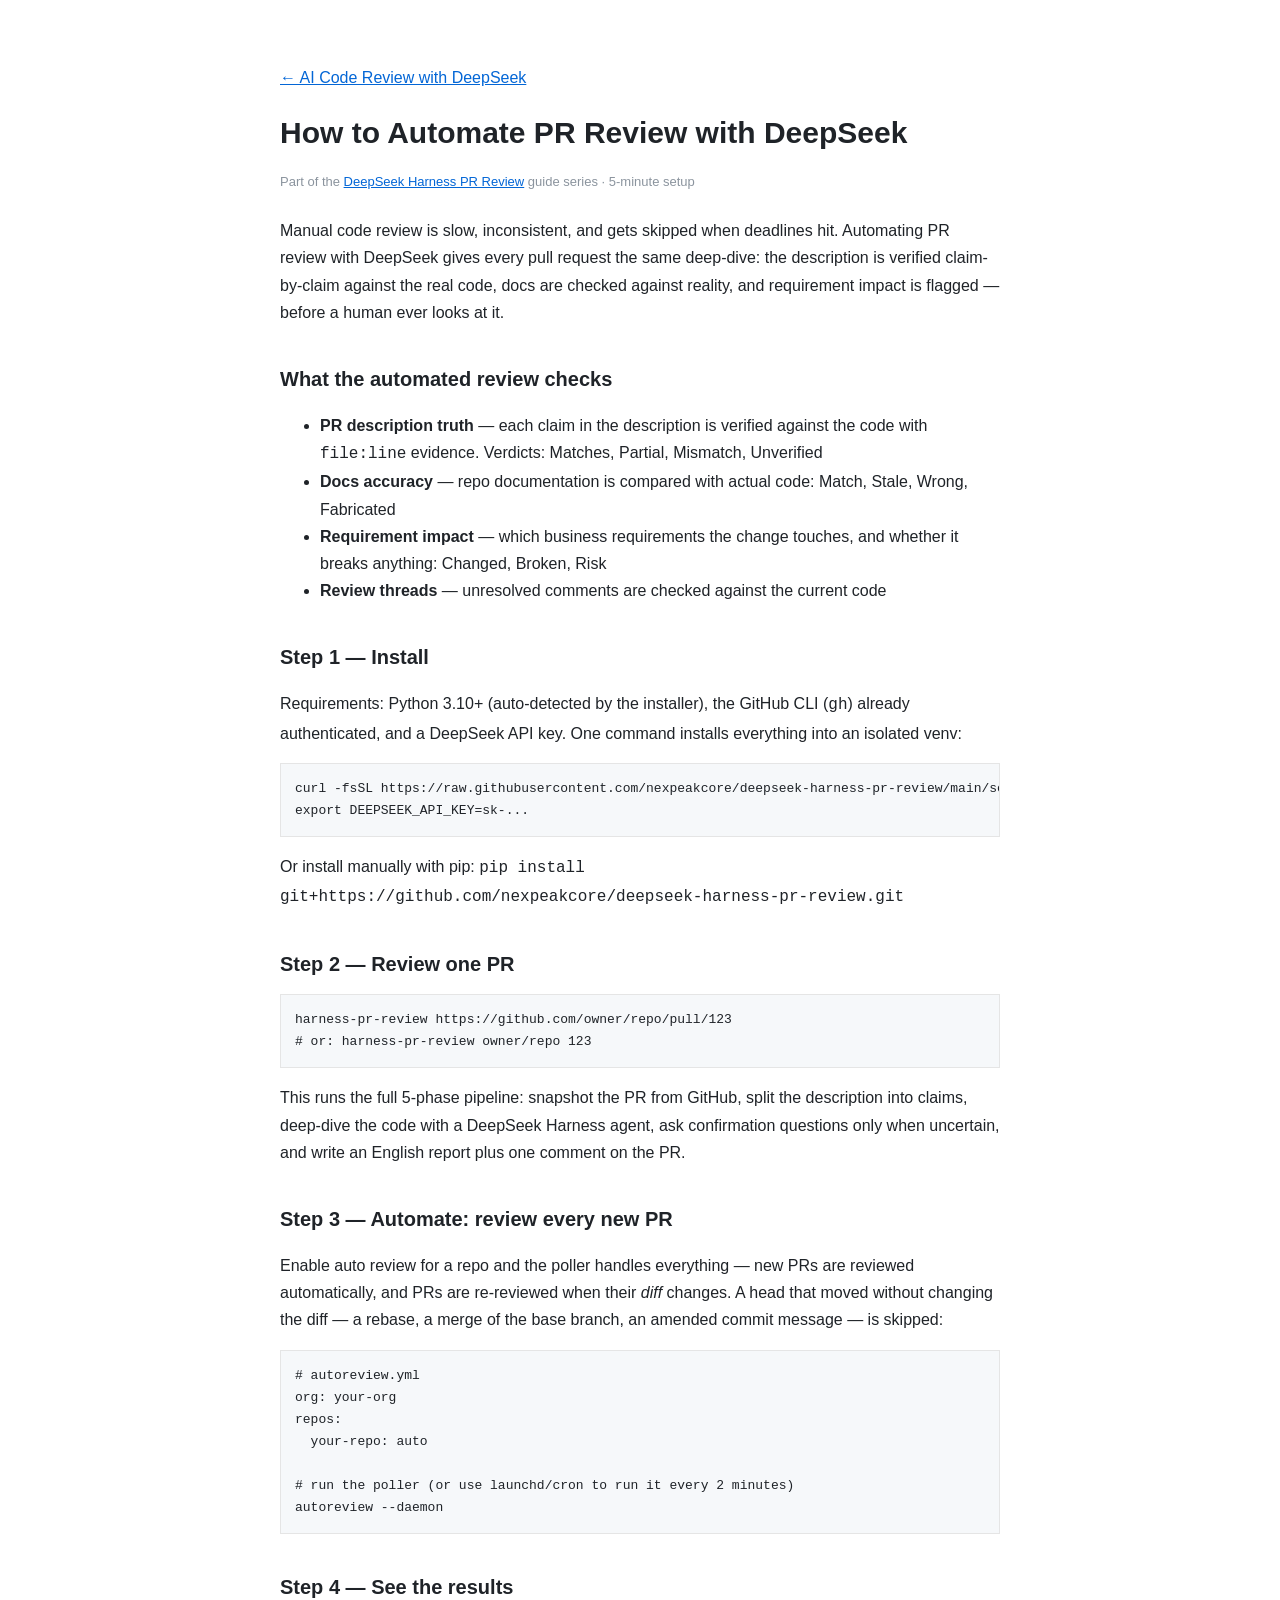
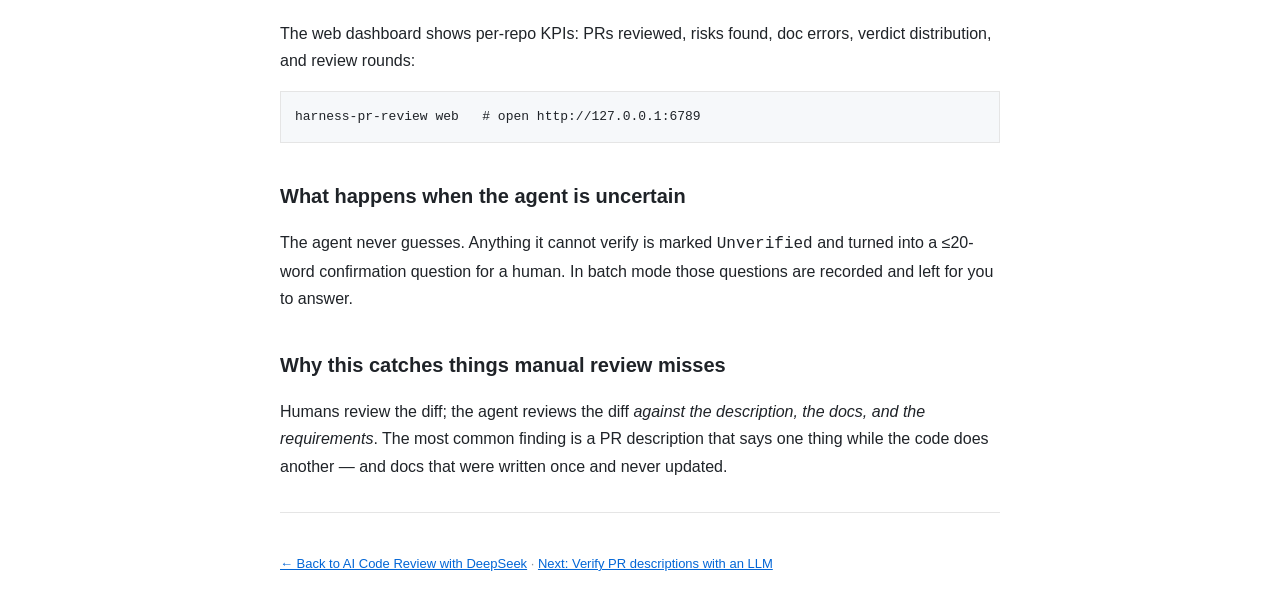
==== docs/guide/how-to-automate-pr-review-with-deepseek.html @ 3695fb78 "docs: finish the re-review rule everywhere it is stated Round 2 of the tool reviewing this PR: READM" ====
<!DOCTYPE html>
<html lang="en">
<head>
<meta charset="utf-8">
<meta name="viewport" content="width=device-width, initial-scale=1">
<title>How to Automate PR Review with DeepSeek — Step-by-Step Guide</title>
<meta name="description" content="Learn how to automate PR review with DeepSeek: a headless AI code review pipeline that verifies PR descriptions claim-by-claim, checks docs against reality, and posts a review comment on every pull request.">
<meta name="keywords" content="automate pr review, deepseek pr review, ai code review automation, headless code review, automated code review github">
<link rel="canonical" href="https://nexpeakcore.github.io/deepseek-harness-pr-review/guide/how-to-automate-pr-review-with-deepseek.html">
<style>
body { margin: 0 auto; max-width: 720px; padding: 48px 24px 48px;
       font-family: -apple-system, "Segoe UI", Roboto, sans-serif;
       color: #1f2328; line-height: 1.7; }
a { color: #0366d6; }
h1 { font-size: 30px; font-weight: 700; margin: 0 0 6px; }
h2 { font-size: 20px; font-weight: 600; margin: 36px 0 10px; }
.meta { color: #8b949e; font-size: 13px; margin-bottom: 24px; }
pre { background: #f6f8fa; border: 1px solid #e5e5e5; padding: 14px;
      overflow-x: auto; font-size: 13px; }
code { font-family: ui-monospace, SFMono-Regular, Menlo, monospace; }
hr { border: none; border-top: 1px solid #e5e5e5; margin: 32px 0; }
footer { margin-top: 40px; font-size: 13px; color: #8b949e; }
</style>
</head>
<body>

<p><a href="../">← AI Code Review with DeepSeek</a></p>

<h1>How to Automate PR Review with DeepSeek</h1>
<p class="meta">Part of the <a href="../">DeepSeek Harness PR Review</a> guide series · 5-minute setup</p>

<p>Manual code review is slow, inconsistent, and gets skipped when deadlines
hit. Automating PR review with DeepSeek gives every pull request the same
deep-dive: the description is verified claim-by-claim against the real code,
docs are checked against reality, and requirement impact is flagged — before a
human ever looks at it.</p>

<h2>What the automated review checks</h2>
<ul>
  <li><b>PR description truth</b> — each claim in the description is verified
  against the code with <code>file:line</code> evidence. Verdicts: Matches,
  Partial, Mismatch, Unverified</li>
  <li><b>Docs accuracy</b> — repo documentation is compared with actual code:
  Match, Stale, Wrong, Fabricated</li>
  <li><b>Requirement impact</b> — which business requirements the change
  touches, and whether it breaks anything: Changed, Broken, Risk</li>
  <li><b>Review threads</b> — unresolved comments are checked against the
  current code</li>
</ul>

<h2>Step 1 — Install</h2>
<p>Requirements: Python 3.10+ (auto-detected by the installer), the GitHub CLI
(<code>gh</code>) already authenticated, and a DeepSeek API key. One command
installs everything into an isolated venv:</p>
<pre><code>curl -fsSL https://raw.githubusercontent.com/nexpeakcore/deepseek-harness-pr-review/main/scripts/install.sh | bash
export DEEPSEEK_API_KEY=sk-...</code></pre>
<p>Or install manually with pip: <code>pip install git+https://github.com/nexpeakcore/deepseek-harness-pr-review.git</code></p>

<h2>Step 2 — Review one PR</h2>
<pre><code>harness-pr-review https://github.com/owner/repo/pull/123
# or: harness-pr-review owner/repo 123</code></pre>
<p>This runs the full 5-phase pipeline: snapshot the PR from GitHub, split the
description into claims, deep-dive the code with a DeepSeek Harness agent,
ask confirmation questions only when uncertain, and write an English report
plus one comment on the PR.</p>

<h2>Step 3 — Automate: review every new PR</h2>
<p>Enable auto review for a repo and the poller handles everything — new PRs
are reviewed automatically, and PRs are re-reviewed when their <em>diff</em>
changes. A head that moved without changing the diff — a rebase, a merge of the
base branch, an amended commit message — is skipped:</p>
<pre><code># autoreview.yml
org: your-org
repos:
  your-repo: auto

# run the poller (or use launchd/cron to run it every 2 minutes)
autoreview --daemon</code></pre>

<h2>Step 4 — See the results</h2>
<p>The web dashboard shows per-repo KPIs: PRs reviewed, risks found,
doc errors, verdict distribution, and review rounds:</p>
<pre><code>harness-pr-review web   # open http://127.0.0.1:6789</code></pre>

<h2>What happens when the agent is uncertain</h2>
<p>The agent never guesses. Anything it cannot verify is marked
<code>Unverified</code> and turned into a ≤20-word confirmation question for a
human. In batch mode those questions are recorded and left for you to answer.</p>

<h2>Why this catches things manual review misses</h2>
<p>Humans review the diff; the agent reviews the diff <i>against the
description, the docs, and the requirements</i>. The most common finding is a
PR description that says one thing while the code does another — and docs that
were written once and never updated.</p>

<hr>

<footer><a href="../">← Back to AI Code Review with DeepSeek</a> ·
<a href="verify-pr-descriptions-with-llm.html">Next: Verify PR descriptions with an LLM</a></footer>

</body>
</html>
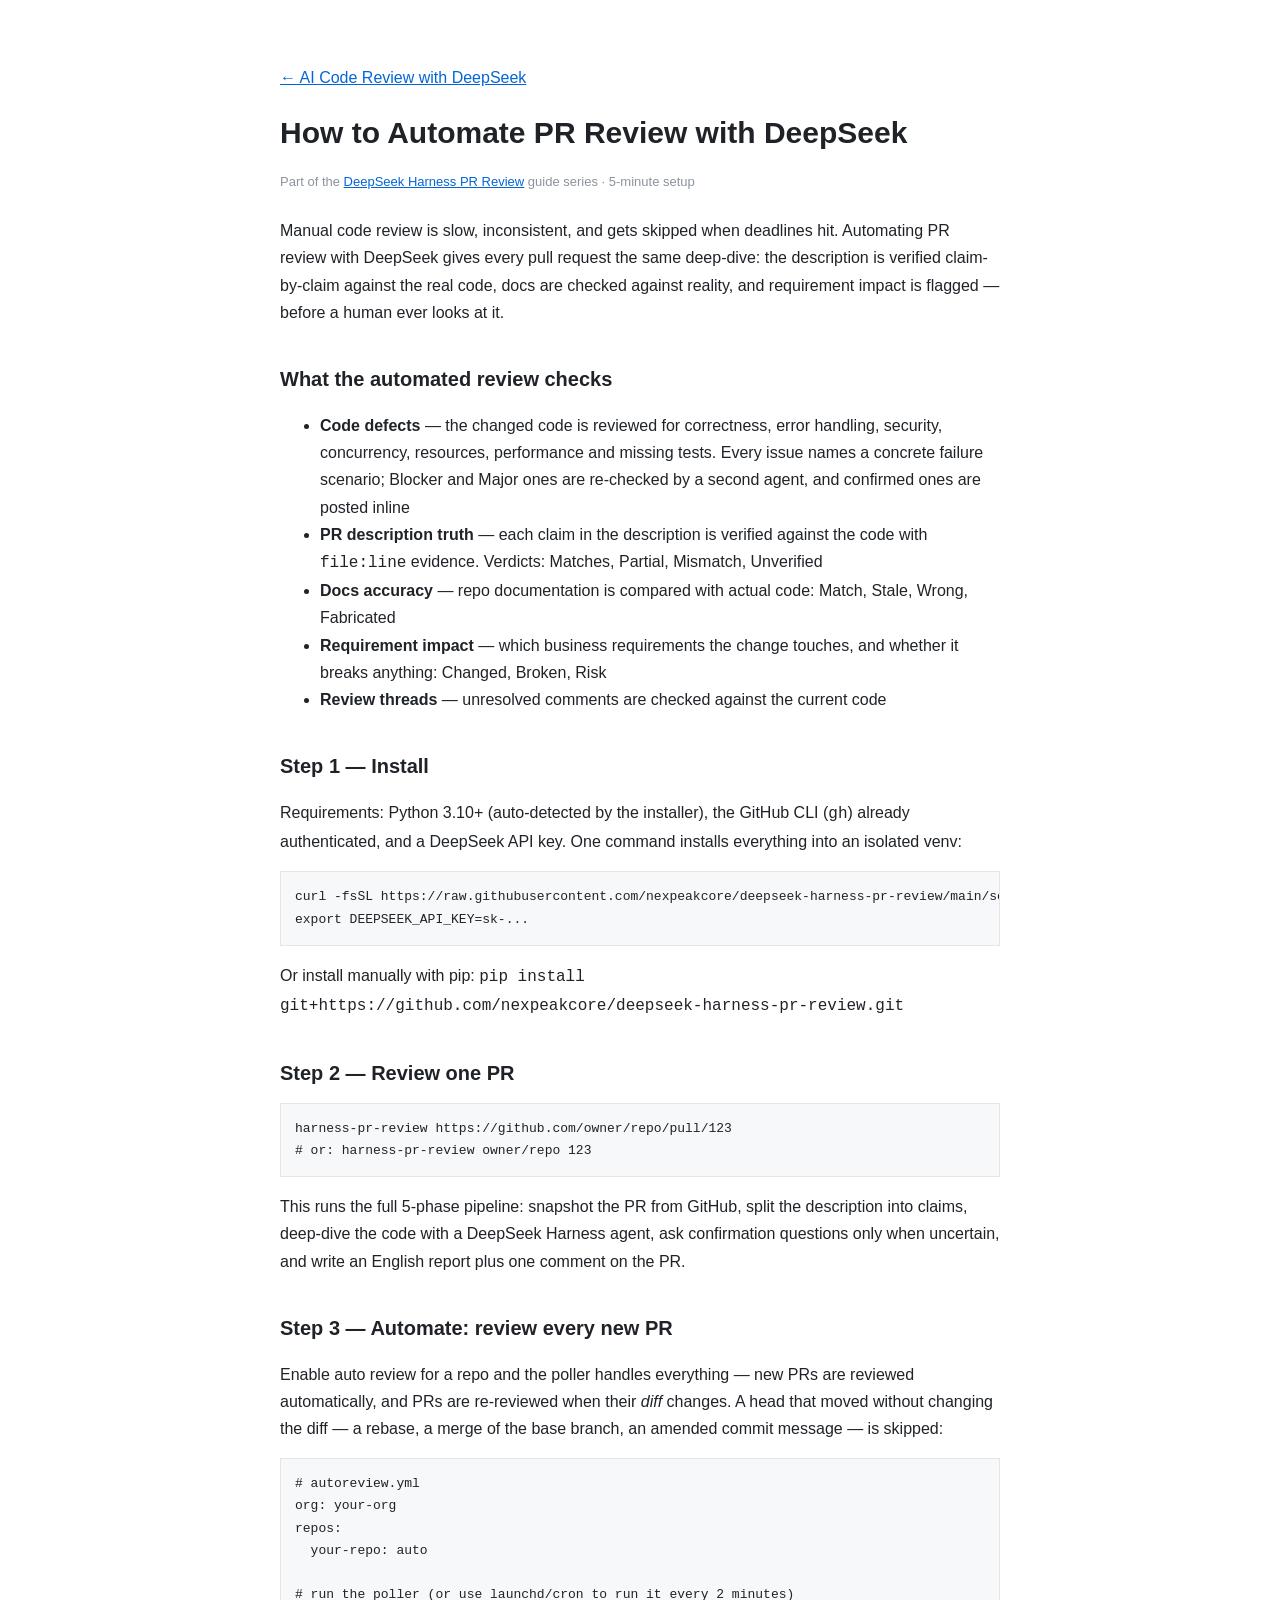
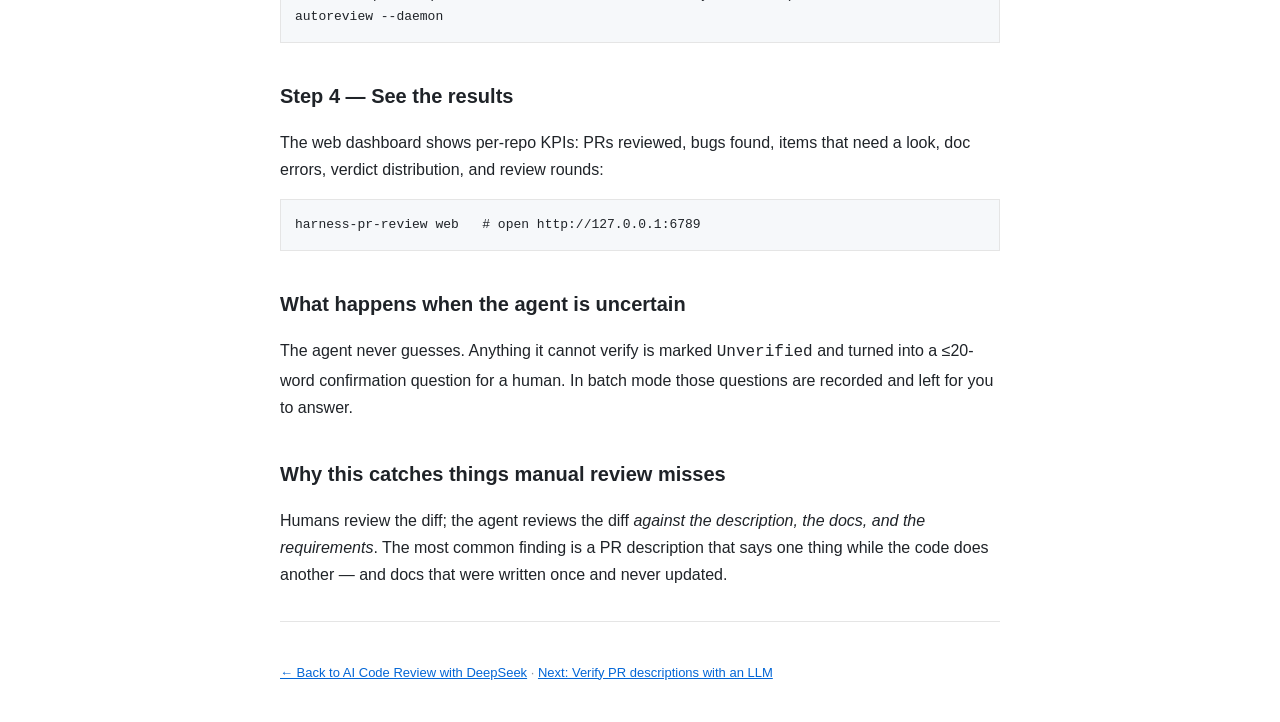
==== commit 4ee53456: "feat: review the code itself, not only what is said about it Every axis measured the PR against some" ====
--- a/docs/guide/how-to-automate-pr-review-with-deepseek.html
+++ b/docs/guide/how-to-automate-pr-review-with-deepseek.html
@@ -37,6 +37,10 @@
 
 <h2>What the automated review checks</h2>
 <ul>
+  <li><b>Code defects</b> — the changed code is reviewed for correctness,
+  error handling, security, concurrency, resources, performance and missing
+  tests. Every issue names a concrete failure scenario; Blocker and Major ones
+  are re-checked by a second agent, and confirmed ones are posted inline</li>
   <li><b>PR description truth</b> — each claim in the description is verified
   against the code with <code>file:line</code> evidence. Verdicts: Matches,
   Partial, Mismatch, Unverified</li>
@@ -78,8 +82,8 @@
 autoreview --daemon</code></pre>
 
 <h2>Step 4 — See the results</h2>
-<p>The web dashboard shows per-repo KPIs: PRs reviewed, risks found,
-doc errors, verdict distribution, and review rounds:</p>
+<p>The web dashboard shows per-repo KPIs: PRs reviewed, bugs found, items
+that need a look, doc errors, verdict distribution, and review rounds:</p>
 <pre><code>harness-pr-review web   # open http://127.0.0.1:6789</code></pre>
 
 <h2>What happens when the agent is uncertain</h2>
